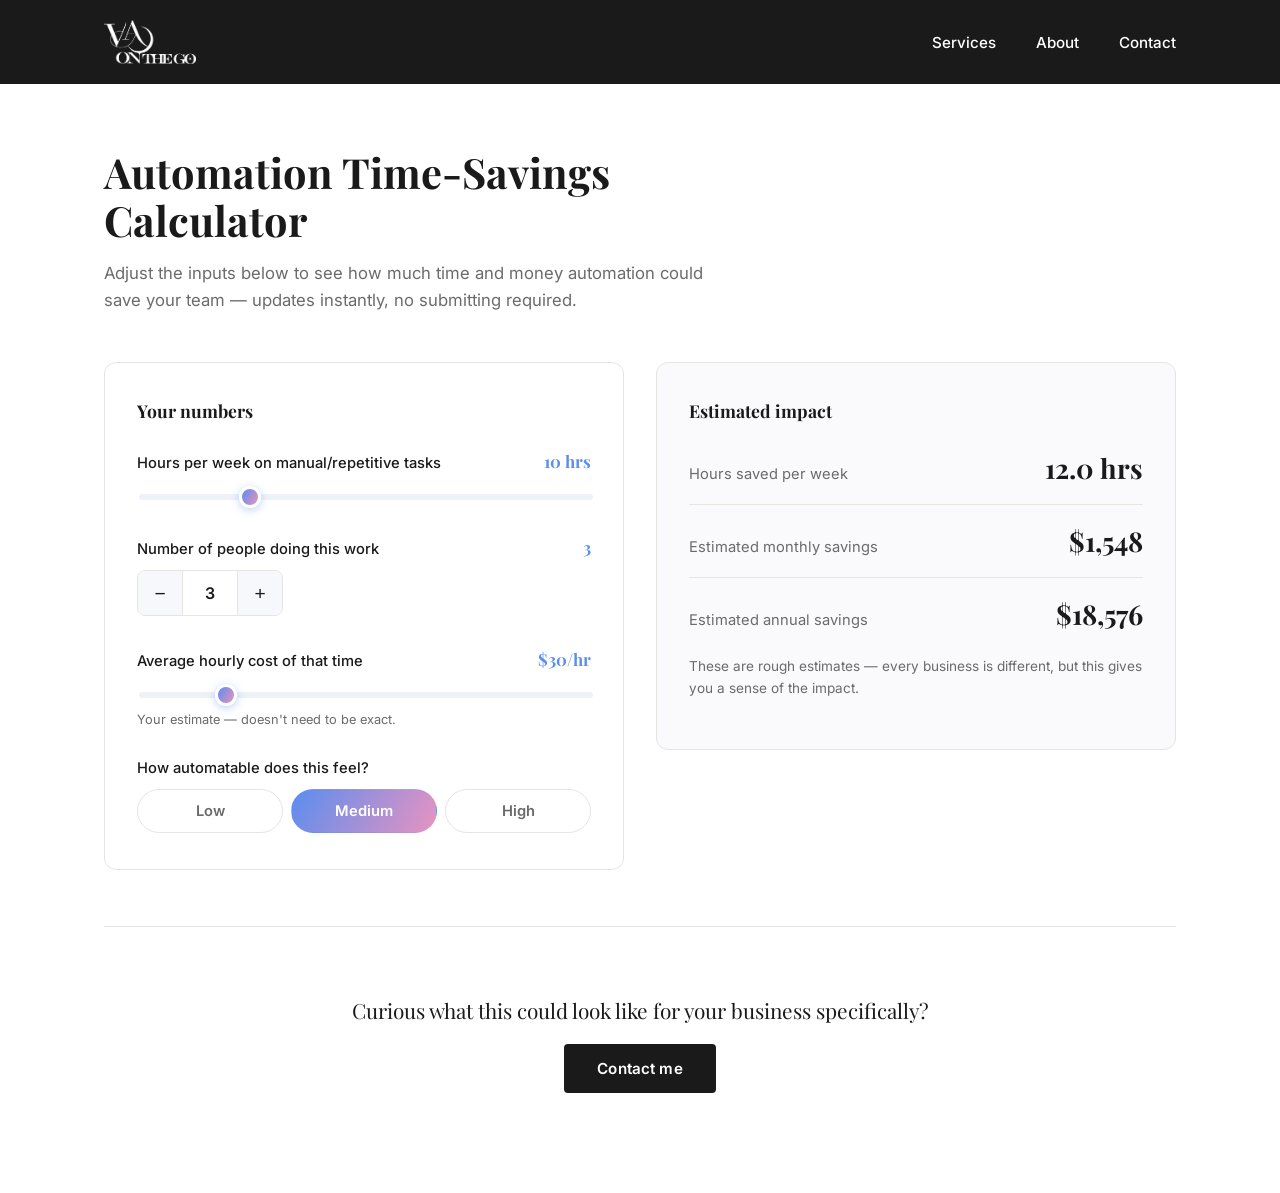
==== calculator/index.html @ f67319e5 "Add automation time-savings calculator page Adds /calculator/ as a live, dashboard-style ROI tool (i" ====
<!DOCTYPE html>
<html lang="en">
<head>
<meta charset="UTF-8">
<meta name="viewport" content="width=device-width, initial-scale=1.0">
<title>Automation Time-Savings Calculator — VA on the Go</title>
<meta name="description" content="See roughly how many hours and dollars automation could save your team each month.">
<link rel="preconnect" href="https://fonts.googleapis.com">
<link rel="preconnect" href="https://fonts.gstatic.com" crossorigin>
<link href="https://fonts.googleapis.com/css2?family=Playfair+Display:wght@600;700;800&family=Inter:wght@400;500;600;700&display=swap" rel="stylesheet">
<link rel="icon" type="image/png" sizes="512x512" href="../assets/favicon-512.png">
<style>
  :root {
    --black: #1A1A1A;
    --white: #FFFFFF;
    --blue: #5B8DEF;
    --pink: #E893C0;
    --gradient: linear-gradient(120deg, var(--blue), var(--pink));
    --gray: #6B6B6B;
    --border: #E7E5E2;
    --font-heading: 'Playfair Display', serif;
    --font-body: 'Inter', sans-serif;
  }

  * { box-sizing: border-box; }

  body {
    margin: 0;
    font-family: var(--font-body);
    color: var(--black);
    background: var(--white);
  }

  h1, h2, h3 {
    font-family: var(--font-heading);
    margin: 0;
  }

  a { color: inherit; }

  /* ---------- Site header (matches main site) ---------- */
  .container {
    max-width: 1120px;
    margin: 0 auto;
    padding: 0 24px;
  }

  .site-header {
    background: var(--black);
  }

  .header-inner {
    display: flex;
    align-items: center;
    justify-content: space-between;
    height: 84px;
  }

  .logo-link { display: flex; align-items: center; }

  .logo { height: 44px; width: auto; display: block; }

  .site-nav { display: flex; gap: 40px; }

  .site-nav a {
    color: var(--white);
    font-size: 0.95rem;
    font-weight: 500;
    text-decoration: none;
    position: relative;
    padding: 4px 0;
  }

  .site-nav a::after {
    content: "";
    position: absolute;
    left: 0;
    bottom: -2px;
    width: 0;
    height: 1px;
    background: var(--white);
    transition: width 0.2s ease;
  }

  .site-nav a:hover::after { width: 100%; }

  .nav-toggle {
    display: none;
    flex-direction: column;
    justify-content: center;
    gap: 5px;
    width: 32px;
    height: 32px;
    background: transparent;
    border: none;
    cursor: pointer;
    padding: 0;
  }

  .nav-toggle span {
    display: block;
    height: 2px;
    width: 100%;
    background: var(--white);
    transition: transform 0.2s ease, opacity 0.2s ease;
  }

  .nav-toggle.open span:nth-child(1) { transform: translateY(7px) rotate(45deg); }
  .nav-toggle.open span:nth-child(2) { opacity: 0; }
  .nav-toggle.open span:nth-child(3) { transform: translateY(-7px) rotate(-45deg); }

  @media (max-width: 720px) {
    .site-nav {
      position: absolute;
      top: 84px;
      left: 0;
      right: 0;
      background: var(--black);
      flex-direction: column;
      gap: 0;
      max-height: 0;
      overflow: hidden;
      transition: max-height 0.25s ease;
    }

    .site-nav.open { max-height: 240px; }

    .site-nav a {
      padding: 16px 24px;
      border-top: 1px solid rgba(255, 255, 255, 0.1);
    }

    .site-nav a::after { display: none; }

    .nav-toggle { display: flex; }
  }

  /* ---------- Buttons ---------- */
  .btn {
    display: inline-block;
    padding: 14px 32px;
    border-radius: 4px;
    font-weight: 600;
    font-size: 0.95rem;
    letter-spacing: 0.01em;
    transition: transform 0.15s ease, opacity 0.15s ease;
    cursor: pointer;
    border: 1px solid transparent;
    text-decoration: none;
    font-family: var(--font-body);
  }

  .btn:hover { transform: translateY(-2px); }

  .btn-primary {
    background: var(--black);
    color: var(--white);
  }

  .btn-primary:hover { opacity: 0.85; }

  /* ---------- Calculator layout ---------- */
  .calc-main {
    padding: 64px 0 100px;
  }

  .calc-intro {
    max-width: 640px;
    margin-bottom: 48px;
  }

  .calc-intro h1 {
    font-size: clamp(1.8rem, 4vw, 2.6rem);
    line-height: 1.15;
    margin-bottom: 14px;
  }

  .calc-intro p {
    color: var(--gray);
    font-size: 1.05rem;
    line-height: 1.6;
  }

  .calc-grid {
    display: grid;
    grid-template-columns: 1fr 1fr;
    gap: 32px;
    align-items: start;
  }

  .calc-card {
    background: var(--white);
    border: 1px solid var(--border);
    border-radius: 12px;
    padding: 36px 32px;
  }

  .calc-card-title {
    font-size: 1.1rem;
    margin-bottom: 28px;
  }

  /* Inputs */
  .input-group {
    margin-bottom: 32px;
  }

  .input-group:last-child { margin-bottom: 0; }

  .input-label-row {
    display: flex;
    justify-content: space-between;
    align-items: baseline;
    gap: 12px;
    margin-bottom: 12px;
  }

  .input-label-row label {
    font-size: 0.92rem;
    font-weight: 500;
    color: var(--black);
  }

  .input-value {
    font-family: var(--font-heading);
    font-weight: 700;
    font-size: 1.05rem;
    color: var(--blue);
    white-space: nowrap;
  }

  input[type="range"] {
    width: 100%;
    height: 6px;
    border-radius: 999px;
    background: #eef1f8;
    appearance: none;
    -webkit-appearance: none;
    outline: none;
    cursor: pointer;
  }

  input[type="range"]::-webkit-slider-thumb {
    appearance: none;
    -webkit-appearance: none;
    width: 22px;
    height: 22px;
    border-radius: 50%;
    background: var(--gradient);
    border: 3px solid var(--white);
    box-shadow: 0 2px 8px rgba(91, 141, 239, 0.4);
    cursor: pointer;
  }

  input[type="range"]::-moz-range-thumb {
    width: 22px;
    height: 22px;
    border-radius: 50%;
    background: var(--gradient);
    border: 3px solid var(--white);
    box-shadow: 0 2px 8px rgba(91, 141, 239, 0.4);
    cursor: pointer;
  }

  .input-hint {
    font-size: 0.8rem;
    color: var(--gray);
    margin-top: 10px;
  }

  .stepper {
    display: flex;
    align-items: center;
    border: 1px solid var(--border);
    border-radius: 8px;
    overflow: hidden;
    width: fit-content;
  }

  .stepper-btn {
    width: 44px;
    height: 44px;
    border: none;
    background: #f7f8fc;
    font-size: 1.2rem;
    line-height: 1;
    cursor: pointer;
    color: var(--black);
    transition: background 0.15s ease;
  }

  .stepper-btn:hover { background: #eef1f8; }

  .stepper input[type="number"] {
    width: 56px;
    height: 44px;
    border: none;
    border-left: 1px solid var(--border);
    border-right: 1px solid var(--border);
    text-align: center;
    font-family: var(--font-body);
    font-size: 1rem;
    font-weight: 600;
    color: var(--black);
    -moz-appearance: textfield;
  }

  .stepper input[type="number"]::-webkit-outer-spin-button,
  .stepper input[type="number"]::-webkit-inner-spin-button {
    -webkit-appearance: none;
    margin: 0;
  }

  .segmented {
    display: flex;
    gap: 8px;
  }

  .segment {
    flex: 1;
    padding: 12px 16px;
    border-radius: 999px;
    border: 1px solid var(--border);
    background: var(--white);
    font-family: var(--font-body);
    font-weight: 600;
    font-size: 0.92rem;
    color: var(--gray);
    cursor: pointer;
    transition: background 0.15s ease, color 0.15s ease, border-color 0.15s ease;
  }

  .segment.active {
    background: var(--gradient);
    color: var(--white);
    border-color: transparent;
  }

  .segment:hover:not(.active) {
    border-color: var(--blue);
    color: var(--black);
  }

  /* Results */
  .calc-results {
    background: #FAFAFC;
  }

  .result-row {
    display: flex;
    justify-content: space-between;
    align-items: baseline;
    gap: 16px;
    padding: 18px 0;
    border-bottom: 1px solid var(--border);
  }

  .result-row:first-of-type { padding-top: 0; }

  .result-row-annual {
    border-bottom: none;
    padding-bottom: 0;
  }

  .result-label {
    font-size: 0.92rem;
    color: var(--gray);
  }

  .result-number {
    font-family: var(--font-heading);
    font-weight: 700;
    font-size: 1.7rem;
    color: var(--black);
    transition: color 0.3s ease;
  }

  .result-number.pulse { color: var(--blue); }

  .result-context {
    margin-top: 24px;
    font-size: 0.85rem;
    color: var(--gray);
    line-height: 1.6;
  }

  /* Closing */
  .calc-closing {
    text-align: center;
    margin-top: 56px;
    padding-top: 48px;
    border-top: 1px solid var(--border);
  }

  .calc-closing p {
    font-family: var(--font-heading);
    font-size: 1.3rem;
    margin-bottom: 20px;
  }

  @media (max-width: 780px) {
    .calc-grid { grid-template-columns: 1fr; }
    .calc-card { padding: 28px 24px; }
    .calc-main { padding: 48px 0 72px; }
  }
</style>
</head>
<body>

<header class="site-header">
  <div class="container header-inner">
    <a href="../index.html" class="logo-link" aria-label="VA on the Go — home">
      <img src="../assets/logo-white.png" alt="VA on the Go" class="logo">
    </a>

    <nav class="site-nav" id="site-nav">
      <a href="../index.html#services">Services</a>
      <a href="../index.html#about">About</a>
      <a href="../index.html#contact">Contact</a>
    </nav>

    <button class="nav-toggle" id="nav-toggle" aria-label="Toggle menu" aria-expanded="false" aria-controls="site-nav">
      <span></span>
      <span></span>
      <span></span>
    </button>
  </div>
</header>

<main class="calc-main">
  <div class="container">

    <div class="calc-intro">
      <h1>Automation Time-Savings Calculator</h1>
      <p>Adjust the inputs below to see how much time and money automation could save your team — updates instantly, no submitting required.</p>
    </div>

    <div class="calc-grid">

      <div class="calc-card calc-inputs">
        <h2 class="calc-card-title">Your numbers</h2>

        <div class="input-group">
          <div class="input-label-row">
            <label for="hoursInput">Hours per week on manual/repetitive tasks</label>
            <span class="input-value" id="hoursValue">10 hrs</span>
          </div>
          <input type="range" id="hoursInput" min="1" max="40" step="1" value="10">
        </div>

        <div class="input-group">
          <div class="input-label-row">
            <label for="peopleInput">Number of people doing this work</label>
            <span class="input-value" id="peopleValue">3</span>
          </div>
          <div class="stepper">
            <button type="button" class="stepper-btn" id="peopleMinus" aria-label="Decrease number of people">&minus;</button>
            <input type="number" id="peopleInput" min="1" max="20" step="1" value="3" inputmode="numeric">
            <button type="button" class="stepper-btn" id="peoplePlus" aria-label="Increase number of people">+</button>
          </div>
        </div>

        <div class="input-group">
          <div class="input-label-row">
            <label for="costInput">Average hourly cost of that time</label>
            <span class="input-value" id="costValue">$30/hr</span>
          </div>
          <input type="range" id="costInput" min="15" max="100" step="1" value="30">
          <p class="input-hint">Your estimate — doesn't need to be exact.</p>
        </div>

        <div class="input-group">
          <div class="input-label-row">
            <label id="automationLabel">How automatable does this feel?</label>
          </div>
          <div class="segmented" id="automationSegmented" role="radiogroup" aria-labelledby="automationLabel">
            <button type="button" class="segment" data-value="0.2" role="radio" aria-checked="false">Low</button>
            <button type="button" class="segment active" data-value="0.4" role="radio" aria-checked="true">Medium</button>
            <button type="button" class="segment" data-value="0.6" role="radio" aria-checked="false">High</button>
          </div>
        </div>
      </div>

      <div class="calc-card calc-results">
        <h2 class="calc-card-title">Estimated impact</h2>

        <div class="result-row">
          <span class="result-label">Hours saved per week</span>
          <span class="result-number" id="hoursSaved" data-raw="0">0 hrs</span>
        </div>
        <div class="result-row">
          <span class="result-label">Estimated monthly savings</span>
          <span class="result-number" id="monthlySavings" data-raw="0">$0</span>
        </div>
        <div class="result-row result-row-annual">
          <span class="result-label">Estimated annual savings</span>
          <span class="result-number" id="annualSavings" data-raw="0">$0</span>
        </div>

        <p class="result-context">These are rough estimates — every business is different, but this gives you a sense of the impact.</p>
      </div>

    </div>

    <div class="calc-closing">
      <p>Curious what this could look like for your business specifically?</p>
      <a href="../index.html#contact" class="btn btn-primary">Contact me</a>
    </div>

  </div>
</main>

<script>
  // Mobile nav toggle
  const navToggle = document.getElementById('nav-toggle');
  const siteNav = document.getElementById('site-nav');

  navToggle.addEventListener('click', () => {
    const isOpen = siteNav.classList.toggle('open');
    navToggle.classList.toggle('open', isOpen);
    navToggle.setAttribute('aria-expanded', isOpen);
  });

  siteNav.querySelectorAll('a').forEach((link) => {
    link.addEventListener('click', () => {
      siteNav.classList.remove('open');
      navToggle.classList.remove('open');
      navToggle.setAttribute('aria-expanded', 'false');
    });
  });

  // Calculator
  const hoursInput = document.getElementById('hoursInput');
  const hoursValue = document.getElementById('hoursValue');
  const peopleInput = document.getElementById('peopleInput');
  const peopleValue = document.getElementById('peopleValue');
  const peopleMinus = document.getElementById('peopleMinus');
  const peoplePlus = document.getElementById('peoplePlus');
  const costInput = document.getElementById('costInput');
  const costValue = document.getElementById('costValue');
  const segments = Array.from(document.querySelectorAll('.segment'));

  const hoursSavedEl = document.getElementById('hoursSaved');
  const monthlySavingsEl = document.getElementById('monthlySavings');
  const annualSavingsEl = document.getElementById('annualSavings');

  const animationFrames = new WeakMap();

  function formatHours(value) {
    return `${value.toFixed(1)} hrs`;
  }

  function formatCurrency(value) {
    return `$${Math.round(value).toLocaleString('en-US')}`;
  }

  function animateNumber(el, targetValue, formatFn) {
    const startValue = parseFloat(el.dataset.raw || '0');
    if (Math.abs(targetValue - startValue) < 0.001) {
      el.textContent = formatFn(targetValue);
      el.dataset.raw = String(targetValue);
      return;
    }

    const existingFrame = animationFrames.get(el);
    if (existingFrame) cancelAnimationFrame(existingFrame);

    const duration = 400;
    let startTime = null;
    el.classList.add('pulse');

    function step(timestamp) {
      if (startTime === null) startTime = timestamp;
      const progress = Math.min((timestamp - startTime) / duration, 1);
      const eased = 1 - Math.pow(1 - progress, 3);
      const current = startValue + (targetValue - startValue) * eased;
      el.textContent = formatFn(current);

      if (progress < 1) {
        animationFrames.set(el, requestAnimationFrame(step));
      } else {
        el.dataset.raw = String(targetValue);
        el.classList.remove('pulse');
        animationFrames.delete(el);
      }
    }

    animationFrames.set(el, requestAnimationFrame(step));
  }

  function clampPeople(value) {
    return Math.min(20, Math.max(1, value));
  }

  function getAutomationRate() {
    const active = segments.find((s) => s.classList.contains('active'));
    return active ? Number(active.dataset.value) : 0.4;
  }

  function updateReadouts() {
    hoursValue.textContent = `${hoursInput.value} hrs`;
    peopleValue.textContent = peopleInput.value;
    costValue.textContent = `$${costInput.value}/hr`;
  }

  function calculate() {
    const hours = Number(hoursInput.value);
    const people = Number(peopleInput.value);
    const cost = Number(costInput.value);
    const automationRate = getAutomationRate();

    const hoursSaved = hours * people * automationRate;
    const monthlySavings = hoursSaved * 4.3 * cost;
    const annualSavings = monthlySavings * 12;

    animateNumber(hoursSavedEl, hoursSaved, formatHours);
    animateNumber(monthlySavingsEl, monthlySavings, formatCurrency);
    animateNumber(annualSavingsEl, annualSavings, formatCurrency);
  }

  hoursInput.addEventListener('input', () => { updateReadouts(); calculate(); });
  costInput.addEventListener('input', () => { updateReadouts(); calculate(); });

  peopleInput.addEventListener('input', () => {
    peopleInput.value = clampPeople(Number(peopleInput.value) || 1);
    updateReadouts();
    calculate();
  });

  peopleMinus.addEventListener('click', () => {
    peopleInput.value = clampPeople(Number(peopleInput.value) - 1);
    updateReadouts();
    calculate();
  });

  peoplePlus.addEventListener('click', () => {
    peopleInput.value = clampPeople(Number(peopleInput.value) + 1);
    updateReadouts();
    calculate();
  });

  segments.forEach((segment) => {
    segment.addEventListener('click', () => {
      segments.forEach((s) => {
        s.classList.remove('active');
        s.setAttribute('aria-checked', 'false');
      });
      segment.classList.add('active');
      segment.setAttribute('aria-checked', 'true');
      calculate();
    });
  });

  updateReadouts();
  calculate();
</script>

</body>
</html>
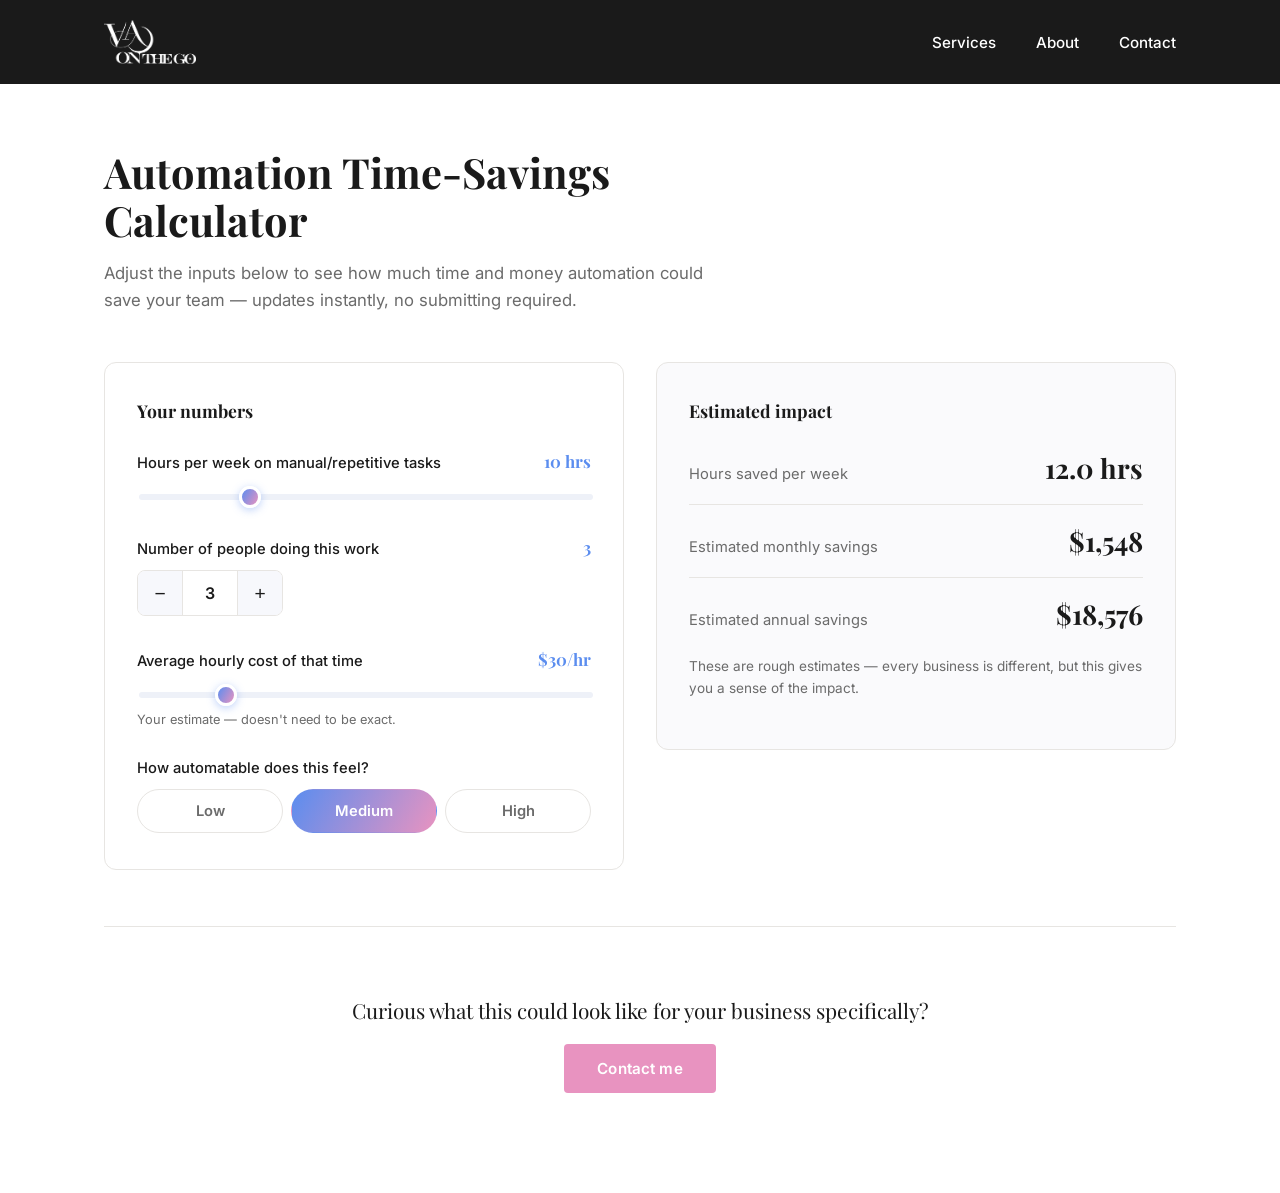
==== commit add565d8: "Add Client Dashboard card, nav link, and pink CTA buttons - Add Client Dashboard entry to Things I'v" ====
--- a/calculator/index.html
+++ b/calculator/index.html
@@ -153,7 +153,7 @@
   .btn:hover { transform: translateY(-2px); }
 
   .btn-primary {
-    background: var(--black);
+    background: var(--pink);
     color: var(--white);
   }
 
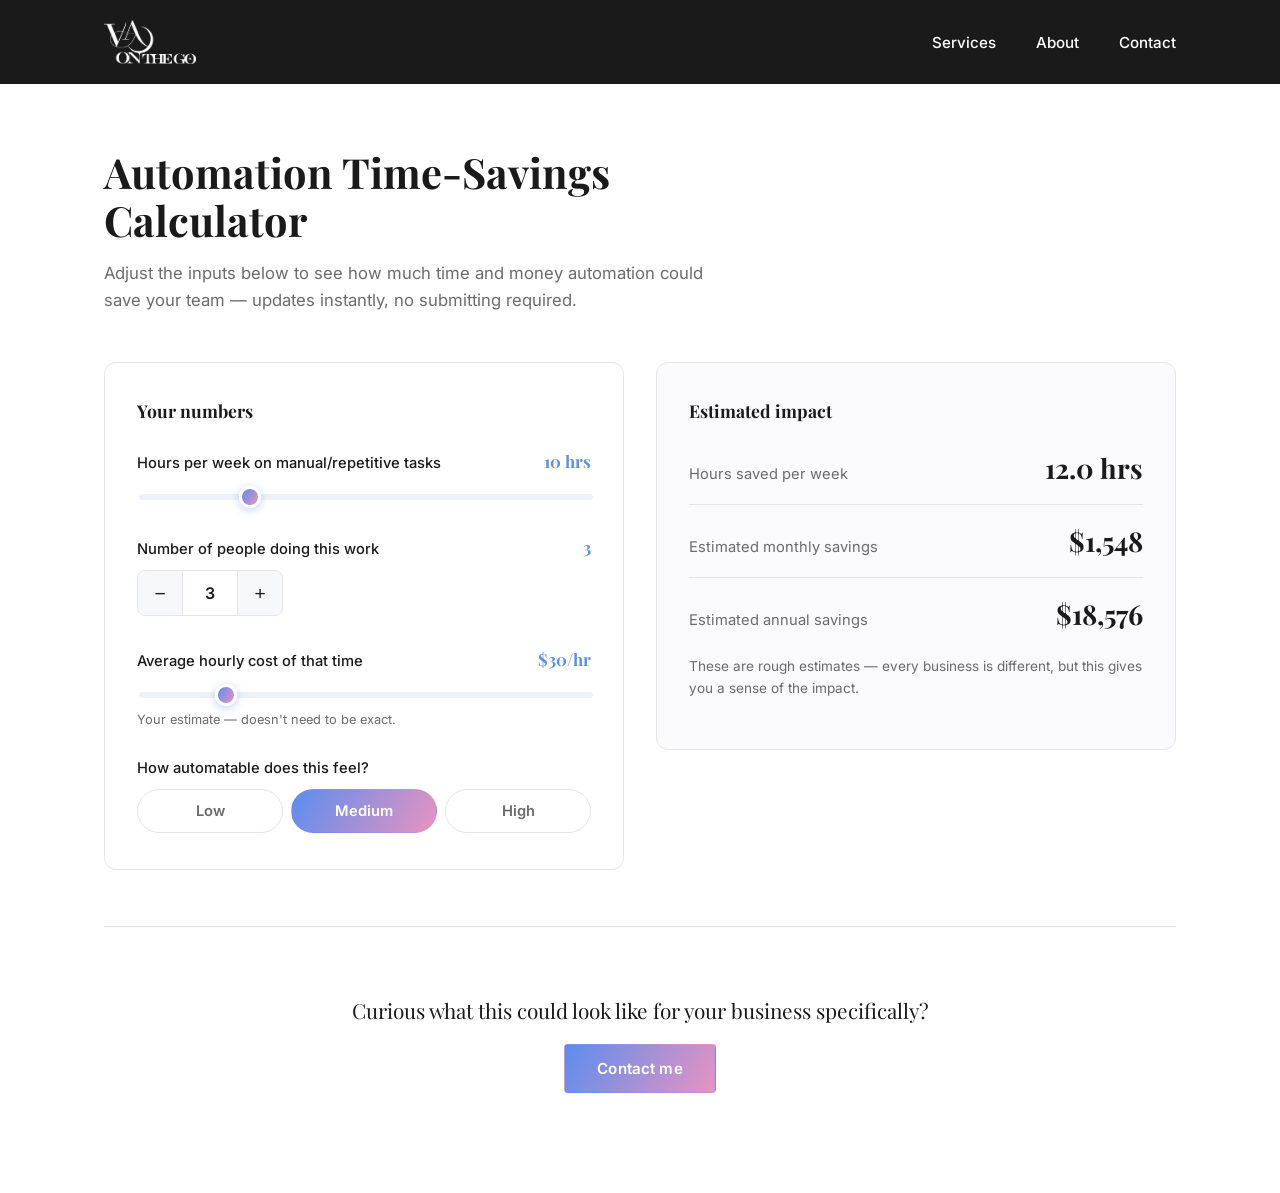
==== commit 36eb6035: "Use site gradient instead of pink for CTA buttons Co-Authored-By: Claude Sonnet 5 <noreply@anthropic" ====
--- a/calculator/index.html
+++ b/calculator/index.html
@@ -153,7 +153,7 @@
   .btn:hover { transform: translateY(-2px); }
 
   .btn-primary {
-    background: var(--pink);
+    background: var(--gradient);
     color: var(--white);
   }
 
